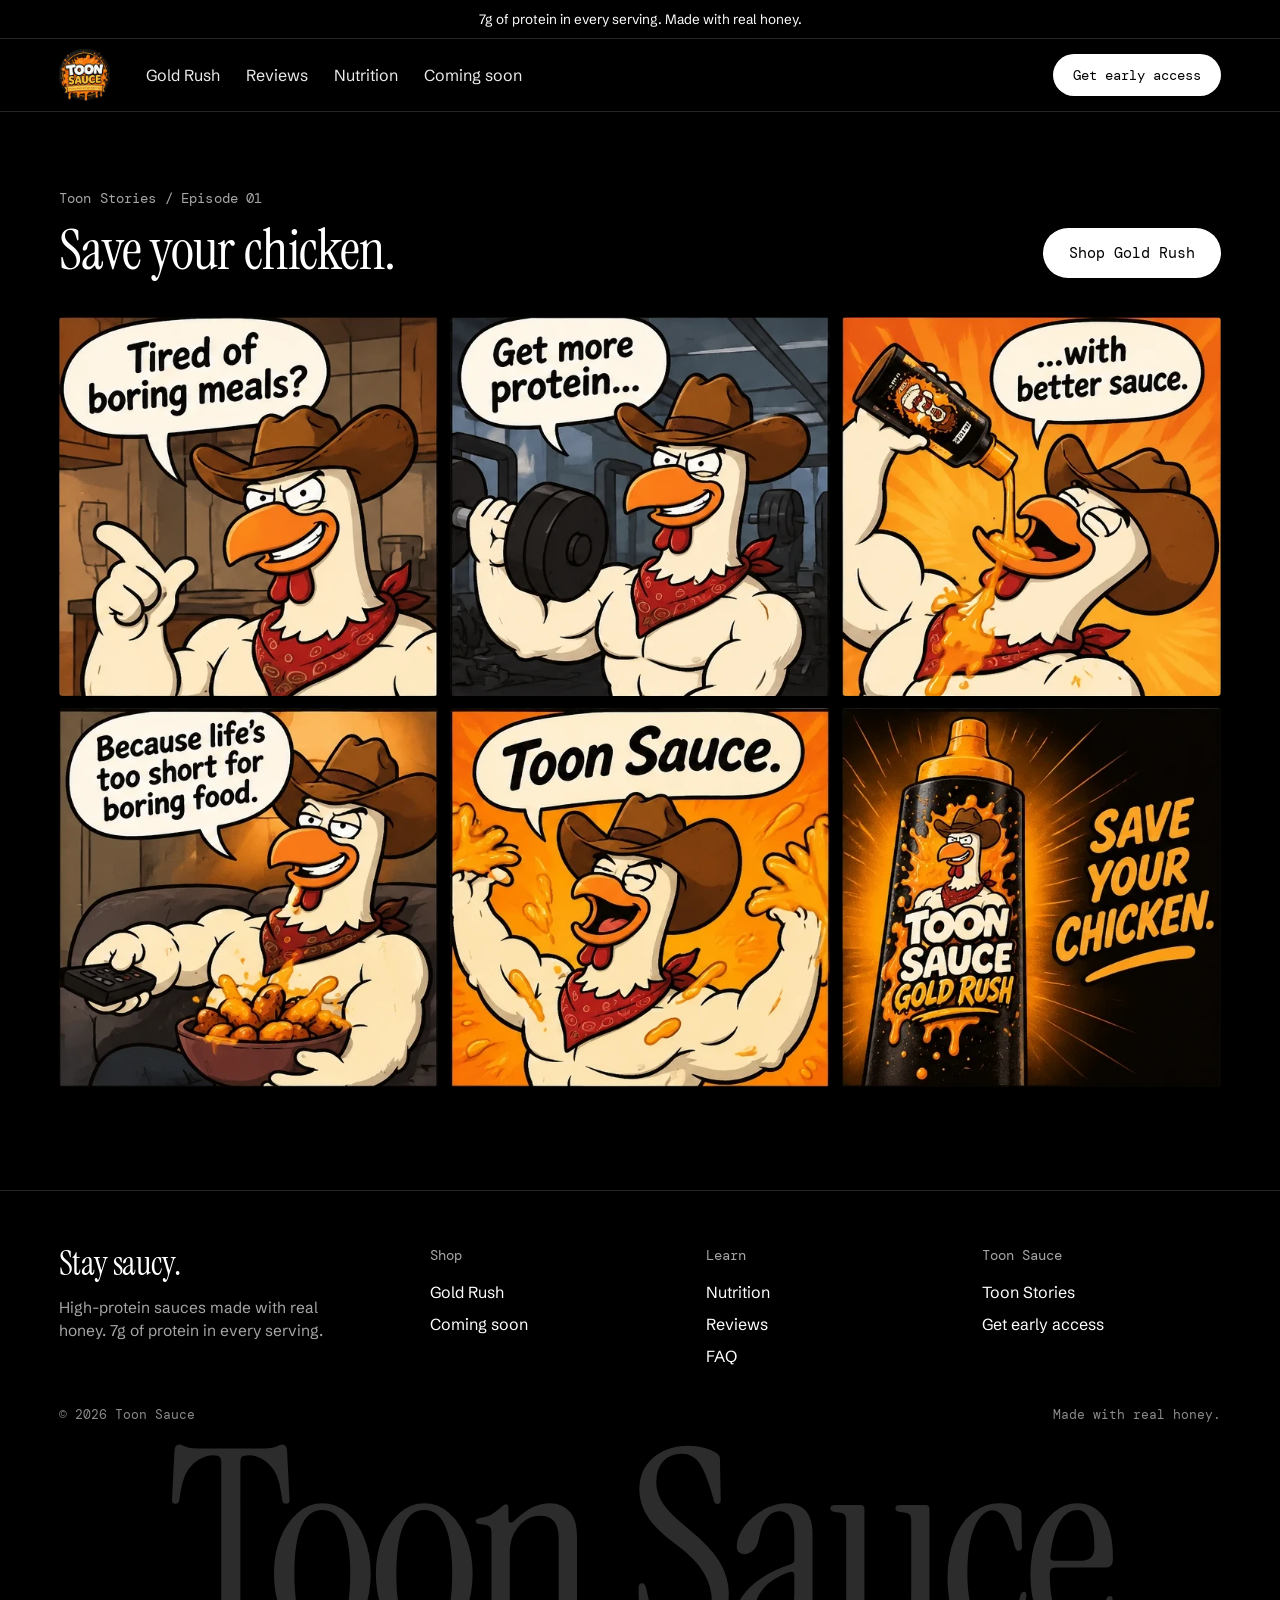
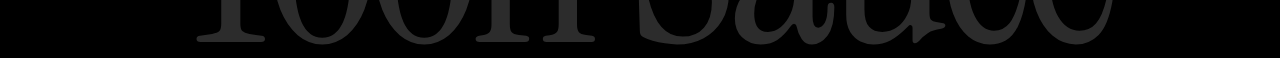
==== cartoons.html @ 092a9843 "Make Gold Rush the hero flavor; Cool Ranch becomes a cinematic coming-soon teaser; remove The Duo an" ====
<!doctype html>
<html lang="en">
<head>
<meta charset="utf-8">
<meta name="viewport" content="width=device-width, initial-scale=1">
<meta name="facebook-domain-verification" content="r4as0ai3v45suzltbwqpyd1kb8acv7" />
<script async src="https://www.googletagmanager.com/gtag/js?id=G-BTGXZ5LCFG"></script>
<script>window.dataLayer=window.dataLayer||[];function gtag(){dataLayer.push(arguments);}gtag('js',new Date());gtag('config','G-BTGXZ5LCFG');</script>
<!-- Meta Pixel Code -->
<script>
!function(f,b,e,v,n,t,s)
{if(f.fbq)return;n=f.fbq=function(){n.callMethod?
n.callMethod.apply(n,arguments):n.queue.push(arguments)};
if(!f._fbq)f._fbq=n;n.push=n;n.loaded=!0;n.version='2.0';
n.queue=[];t=b.createElement(e);t.async=!0;
t.src=v;s=b.getElementsByTagName(e)[0];
s.parentNode.insertBefore(t,s)}(window, document,'script',
'https://connect.facebook.net/en_US/fbevents.js');
fbq('init', '1495416545782879');
fbq('track', 'PageView');
</script>
<noscript><img height="1" width="1" style="display:none"
src="https://www.facebook.com/tr?id=1495416545782879&ev=PageView&noscript=1"
/></noscript>
<!-- End Meta Pixel Code -->
<title>Toon Stories | Toon Sauce</title>
<meta name="description" content="Toon Sauce comics starring our sauce characters. Episode 01: Save your chicken.">
<meta property="og:title" content="Toon Stories | Toon Sauce">
<meta property="og:description" content="Toon Sauce comics starring our sauce characters. Episode 01: Save your chicken.">
<meta property="og:image" content="https://toonsauce.com/assets/cool-ranch-bottle.webp">
<meta name="theme-color" content="#0A0A0A">
<link rel="icon" href="/assets/favicon.png">
<link rel="preconnect" href="https://fonts.googleapis.com">
<link href="https://fonts.googleapis.com/css2?family=Instrument+Serif:ital@0;1&amp;family=DM+Mono:wght@400;500&amp;family=Schibsted+Grotesk:wght@400;500;600;700;800&amp;family=Shrikhand&amp;display=swap" rel="stylesheet">
<style>

:root{--bg:#000;--card:#141414;--card2:#1c1c1c;--line:rgba(255,255,255,.14);--mut:#a6a6a6;--txt:#fff;--or:#F2622E;--teal:#5FD3D1;--gold:#F7A33B}
*{box-sizing:border-box}
body{margin:0;background:var(--bg)}
a{color:inherit}
img{max-width:100%}
.wrap{max-width:1440px;margin:0 auto;padding-left:clamp(20px,4.6vw,70px);padding-right:clamp(20px,4.6vw,70px)}
.serif{font-family:'Instrument Serif',Georgia,serif;font-weight:400;letter-spacing:-.012em;line-height:1.02;margin:0}
.h2{font-size:clamp(38px,4.4vw,64px)}
.mono{font-family:'DM Mono',ui-monospace,monospace;font-weight:400;letter-spacing:.01em}
.mut{color:var(--mut)}
.pill{display:inline-flex;align-items:center;justify-content:center;gap:10px;height:50px;padding:0 26px;border-radius:999px;background:#fff;color:#000;text-decoration:none;font-family:'DM Mono',ui-monospace,monospace;font-size:15px;border:0;cursor:pointer;white-space:nowrap;transition:transform .2s ease,background .2s ease}
.pill:hover{transform:translateY(-1px);background:#f1ece4}
.pill-or{background:var(--or);color:#fff}.pill-or:hover{background:#ff7240}
.pill-ghost{background:transparent;color:#fff;box-shadow:inset 0 0 0 1px rgba(255,255,255,.5)}.pill-ghost:hover{background:rgba(255,255,255,.08)}
.ul{text-decoration:underline;text-underline-offset:5px;text-decoration-thickness:1px}
.ann{background:#000;border-bottom:1px solid var(--line);text-align:center;padding:11px 16px;font-size:13.5px}
.hdr{background:#000;border-bottom:1px solid var(--line);position:sticky;top:0;z-index:20}
.hdr .in{display:flex;align-items:center;justify-content:space-between;gap:20px;height:72px}
.hdr nav{display:flex;gap:26px;font-size:16px}
.hdr nav a{text-decoration:none;opacity:.92}.hdr nav a:hover{opacity:1;text-decoration:underline;text-underline-offset:6px}
.hdr .pill{height:42px;padding:0 20px;font-size:14px}
@media (max-width:820px){.hdr nav{display:none}}
.hero{position:relative;overflow:hidden;background:radial-gradient(120% 90% at 72% 40%,#3a2a1f 0%,#1d1612 45%,#0a0807 100%)}
.hero .in{position:relative;min-height:clamp(600px,84vh,800px);display:grid;grid-template-columns:minmax(0,1fr) minmax(0,1.05fr);align-items:end;gap:20px;padding-top:40px;padding-bottom:clamp(56px,7vw,96px)}
.hero h1{font-size:clamp(54px,6.4vw,96px)}
.hero .stage{position:relative;align-self:stretch;min-height:520px}
.hmob{display:none}@media (max-width:860px){.hmob{display:block;position:absolute;inset:0;background:linear-gradient(180deg,rgba(0,0,0,.72) 0%,rgba(0,0,0,.6) 55%,rgba(0,0,0,.15) 100%)}}
.hero .b{position:absolute;bottom:0;height:min(92%,640px);width:auto;filter:drop-shadow(0 40px 50px rgba(0,0,0,.6))}
.hero .b1{left:14%;transform:rotate(-9deg);transform-origin:50% 100%}
.hero .b2{left:44%;transform:rotate(8deg);transform-origin:50% 100%}
.hero .cat{position:absolute;right:-1%;bottom:-6px;width:clamp(150px,15vw,220px);transform:rotate(4deg);filter:drop-shadow(0 20px 30px rgba(0,0,0,.5))}
.stk{--s:clamp(124px,11vw,164px);position:absolute;width:var(--s);height:var(--s);border-radius:50%;background:radial-gradient(circle at 35% 30%,#2A2433 0%,#15121C 70%);border:calc(var(--s)*.035) solid #F7832B;box-shadow:0 0 0 calc(var(--s)*.025) #15121C,0 0 0 calc(var(--s)*.055) #FFC23D,0 20px 50px rgba(0,0,0,.55);display:flex;flex-direction:column;align-items:center;justify-content:center;line-height:1;transform:rotate(-10deg);z-index:2}
.stk b{font-family:'Shrikhand',Georgia,serif;font-weight:400;font-size:calc(var(--s)*.4);color:#FFF8EE;text-shadow:calc(var(--s)*.018) calc(var(--s)*.018) 0 #D9401F}
.stk span{font-family:'Schibsted Grotesk',system-ui,sans-serif;font-weight:800;font-size:calc(var(--s)*.11);letter-spacing:.12em;text-transform:uppercase;color:#FFC23D;margin-top:calc(var(--s)*.02)}
.stk i{font-style:normal;font-family:'Schibsted Grotesk',system-ui,sans-serif;font-weight:600;font-size:calc(var(--s)*.065);letter-spacing:.14em;text-transform:uppercase;color:#E8E3DC;margin-top:calc(var(--s)*.035)}
.hero .stk{--s:clamp(170px,15vw,230px);right:2%;top:8%}
@media (max-width:860px){.hero .in{grid-template-columns:1fr;align-items:end;padding-top:44px}.hero .stage{min-height:150px;order:2}.hero .b{height:400px}.hero .b1{left:6%}.hero .b2{left:40%}.hero .cat{width:130px}.hero .stk{--s:124px;right:0;top:0}}
.mq{overflow:hidden;background:#f3efe8;color:#000;border-top:1px solid var(--line);border-bottom:1px solid var(--line);white-space:nowrap}
.mq .t{display:inline-flex;gap:0;padding:12px 0;animation:mq 40s linear infinite;font-size:14.5px}
.mq .t span{padding:0 18px}.mq .t span:before{content:"\2022";margin-right:18px}
@keyframes mq{from{transform:translateX(0)}to{transform:translateX(-50%)}}
@media (prefers-reduced-motion:reduce){.mq .t{animation:none}}
.sec{padding-top:clamp(72px,8vw,120px)}
.shead{display:flex;align-items:flex-end;justify-content:space-between;gap:20px;margin-bottom:clamp(28px,3vw,40px)}
.cards{display:grid;grid-template-columns:repeat(3,minmax(0,1fr));gap:12px}
@media (max-width:980px){.cards{grid-template-columns:1fr}}
.pc{display:flex;flex-direction:column;background:var(--card);border-radius:4px;text-decoration:none;overflow:hidden;transition:background .2s ease}
.pc:hover{background:var(--card2)}
.pc .im{position:relative;height:clamp(340px,30vw,430px);display:flex;align-items:flex-end;justify-content:center;overflow:hidden}
.pc .im:before{content:"";position:absolute;left:50%;top:52%;width:76%;aspect-ratio:1;transform:translate(-50%,-50%);border-radius:50%;background:radial-gradient(circle,var(--glow) 0%,transparent 66%);opacity:.5}
.pc .im img.bt{position:relative;height:88%;width:auto;filter:drop-shadow(0 26px 30px rgba(0,0,0,.6));transition:transform .35s ease}
.pc:hover .im img.bt{transform:translateY(-6px) rotate(-2deg)}
.pc .tag{position:absolute;left:18px;top:18px;z-index:2;font-family:'DM Mono',monospace;font-size:13px;padding:5px 9px;background:var(--or);color:#fff}
.pc .tag.lt{background:#f3efe8;color:#000}
.pc .ms{position:absolute;z-index:1;right:12px;bottom:12px;width:28%;max-width:120px}
.pc .meta{padding:20px 20px 22px;display:grid;grid-template-columns:1fr auto;align-items:end;gap:6px 14px}
.pc .dot{display:flex;align-items:center;gap:9px;font-family:'DM Mono',monospace;font-size:13.5px;color:#d9d4cc;grid-column:1/-1}
.pc .dot i{width:9px;height:9px;border-radius:50%;background:var(--glow)}
.pc .nm{font-size:22px;margin:0}
.pc .pr{font-size:15.5px;color:var(--mut);margin:2px 0 0}
.pc .go{width:44px;height:44px;border-radius:50%;background:#fff;color:#000;display:grid;place-items:center;grid-row:2/4;grid-column:2}
.tiles{display:grid;grid-template-columns:1.25fr 1fr;gap:12px}
@media (max-width:820px){.tiles{grid-template-columns:1fr}}
.tile{position:relative;border-radius:4px;overflow:hidden;min-height:clamp(320px,34vw,480px);display:block;text-decoration:none}
.tile img{position:absolute;inset:0;width:100%;height:100%;object-fit:cover;transition:transform .6s ease}
.tile:hover img{transform:scale(1.03)}
.tile:after{content:"";position:absolute;inset:0;background:linear-gradient(180deg,rgba(0,0,0,0) 45%,rgba(0,0,0,.65) 100%)}
.tile span{position:absolute;z-index:1;left:22px;bottom:18px;font-size:clamp(30px,3vw,44px)}
.split{display:grid;grid-template-columns:1fr 1fr;align-items:stretch;background:#000;border-top:1px solid var(--line);border-bottom:1px solid var(--line)}
@media (max-width:860px){.split{grid-template-columns:1fr}}
.split .tx{display:flex;flex-direction:column;align-items:center;justify-content:center;text-align:center;gap:22px;padding:clamp(56px,7vw,100px) clamp(20px,4vw,60px)}
.split .vs{position:relative;height:clamp(420px,42vw,600px);background:radial-gradient(90% 80% at 50% 60%,#2b2a28 0%,#0d0d0d 70%);overflow:hidden;display:flex;align-items:flex-end;justify-content:center;gap:0}
.seg{display:inline-flex;padding:5px;border-radius:999px;background:#1a1a1a;gap:4px}
.seg span{padding:10px 20px;border-radius:999px;font-size:15px;color:#cfcfcf}
.seg span.on{background:#000;color:#fff;box-shadow:inset 0 0 0 1px rgba(255,255,255,.5)}
.chk{list-style:none;margin:0;padding:0;display:flex;flex-direction:column;gap:10px;font-size:17px;text-align:left}
.chk li{display:flex;gap:10px;align-items:flex-start}.chk li:before{content:"";flex:0 0 auto;width:8px;height:8px;margin-top:9px;border-radius:50%;background:var(--or)}
.tq{display:grid;grid-template-columns:repeat(6,minmax(0,1fr));gap:12px}
.tq figure:nth-child(-n+3){grid-column:span 2}.tq figure:nth-child(n+4){grid-column:span 3}
@media (max-width:900px){.tq{grid-template-columns:1fr}.tq figure:nth-child(n){grid-column:auto}}
.tq figure{margin:0;background:var(--card);border-radius:4px;padding:26px 24px 22px;display:flex;flex-direction:column;justify-content:space-between;gap:22px}
.tq blockquote{margin:0;font-size:18px;line-height:1.5}
.tq figcaption{display:flex;align-items:center;justify-content:space-between;gap:12px;font-size:15px}
.tq figcaption b{font-weight:600}
.stars{color:var(--gold);letter-spacing:2px;font-size:14px}
.ben{display:grid;grid-template-columns:1fr 1fr;gap:clamp(28px,5vw,80px);align-items:center}
@media (max-width:860px){.ben{grid-template-columns:1fr}}
.ben .art{position:relative;border-radius:4px;overflow:hidden;min-height:clamp(380px,42vw,600px);background:radial-gradient(80% 70% at 50% 55%,#F2622E 0%,#a83a14 45%,#2a0f05 100%);display:flex;align-items:flex-end;justify-content:center}
.ben .art img{width:62%;max-width:380px;margin-bottom:-2%;filter:drop-shadow(0 30px 40px rgba(0,0,0,.45))}
.ben ol{list-style:none;margin:0;padding:0}
.ben li{padding:26px 0;border-bottom:1px solid rgba(255,255,255,.7)}
.ben li:first-child{border-top:1px solid rgba(255,255,255,.7)}
.ben h3{margin:0 0 6px;font-size:26px;font-weight:500;letter-spacing:-.01em}
.ben p{margin:0;font-size:16.5px;line-height:1.5;color:#d6d6d6}
.nut{display:grid;grid-template-columns:1fr 1fr;gap:12px}
@media (max-width:900px){.nut{grid-template-columns:1fr}}
.nc{display:grid;grid-template-columns:40% 1fr;background:var(--card);border-radius:4px;overflow:hidden;text-decoration:none}
.nc img{width:100%;height:100%;min-height:320px;object-fit:cover;object-position:50% 40%}
.nc .bd{padding:24px 24px 22px;display:flex;flex-direction:column;gap:12px}
.nc table{width:100%;border-collapse:collapse;font-size:15.5px}
.nc th{text-align:left;font-weight:400;color:#cfcfcf;padding:10px 0;border-bottom:1px solid var(--line)}
.nc td{text-align:right;padding:10px 0;border-bottom:1px solid var(--line)}
.faqg{display:grid;grid-template-columns:1fr 1.3fr;gap:clamp(28px,5vw,80px);align-items:start}
@media (max-width:860px){.faqg{grid-template-columns:1fr}}
.faq details{border-bottom:1px solid var(--line)}
.faq details:first-child{border-top:1px solid var(--line)}
.faq summary{list-style:none;cursor:pointer;display:flex;justify-content:space-between;align-items:center;gap:20px;padding:22px 0;font-size:19px}
.faq summary::-webkit-details-marker{display:none}
.faq summary:after{content:"+";font-family:'DM Mono',monospace;font-size:22px;transition:transform .2s ease}
.faq details[open] summary:after{transform:rotate(45deg)}
.faq p{margin:0 0 22px;font-size:16.5px;line-height:1.6;color:#d0d0d0;max-width:60ch}
.join{position:relative;overflow:hidden;border-radius:4px;background:#f3efe8;color:#000;display:grid;grid-template-columns:1.2fr 1fr;align-items:center}
@media (max-width:860px){.join{grid-template-columns:1fr}}
.join .tx{padding:clamp(36px,5vw,72px);display:flex;flex-direction:column;gap:18px;align-items:flex-start}
.join .vs{align-self:stretch;position:relative;min-height:320px;display:flex;align-items:flex-end;justify-content:center}
.join .vs img{width:min(78%,360px);margin-bottom:-4px}
.ef{display:flex;width:100%;max-width:520px;background:#fff;border-radius:999px;padding:5px;box-shadow:inset 0 0 0 1px rgba(0,0,0,.18)}
.ef input{flex:1;min-width:0;border:0;background:transparent;padding:0 18px;font:inherit;font-size:16px;color:#000;outline:none;height:46px}
.ef .pill{height:46px;background:#000;color:#fff}
.ef.dk{background:#111;box-shadow:inset 0 0 0 1px rgba(255,255,255,.25)}.ef.dk input{color:#fff}.ef.dk .pill{background:#fff;color:#000}
.ef:focus-within{box-shadow:inset 0 0 0 2px var(--or)}
.ft{border-top:1px solid var(--line);margin-top:clamp(72px,8vw,120px)}
.ft .cols{display:grid;grid-template-columns:1.4fr repeat(3,1fr);gap:36px;padding-top:56px;padding-bottom:40px}
@media (max-width:860px){.ft .cols{grid-template-columns:1fr 1fr}}
.ft h4{margin:0 0 18px;font-family:'DM Mono',monospace;font-weight:400;font-size:13.5px;color:var(--mut)}
.ft nav{display:flex;flex-direction:column;gap:12px;font-size:16px}
.ft nav a{text-decoration:none}.ft nav a:hover{text-decoration:underline;text-underline-offset:5px}
.wm{font-family:'Instrument Serif',Georgia,serif;color:#2c2c2c;font-size:clamp(84px,21vw,330px);line-height:.8;letter-spacing:-.03em;white-space:nowrap;text-align:center;margin-top:20px;overflow:hidden}
@media (max-width:560px){.ef{flex-direction:column;border-radius:20px;gap:6px;padding:6px}.ef input{height:48px;flex:0 0 auto}.ef .pill{width:100%}.shead>.mono{display:none}}
@media (max-width:860px){.join .vs{min-height:0;height:280px;overflow:hidden}.join .vs img{width:140px !important}}
.feat{display:grid;grid-template-columns:minmax(0,1.15fr) minmax(0,1fr);gap:12px}
@media (max-width:900px){.feat{grid-template-columns:1fr}}
.feat .fv{position:relative;overflow:hidden;border-radius:4px;min-height:clamp(480px,50vw,700px);background:radial-gradient(70% 70% at 50% 58%,#a85a17 0%,#4a230a 45%,#120803 100%);display:block;text-decoration:none}
.feat .fv img.bt{position:absolute;left:50%;bottom:3%;height:88%;width:auto;transform:translateX(-50%) rotate(7deg);transform-origin:50% 100%;filter:drop-shadow(0 40px 50px rgba(0,0,0,.6));transition:transform .4s ease}
.feat .fv:hover img.bt{transform:translateX(-50%) rotate(4deg) translateY(-6px)}
.feat .fv .ms{position:absolute;left:5%;bottom:5%;width:24%;max-width:170px;transform:rotate(-8deg);filter:drop-shadow(0 16px 24px rgba(0,0,0,.45))}
.feat .fi{background:var(--card);border-radius:4px;padding:clamp(28px,4vw,56px);display:flex;flex-direction:column;justify-content:center;align-items:flex-start;gap:20px}
.cs{position:relative;overflow:hidden;min-height:clamp(560px,58vw,760px);background:radial-gradient(55% 75% at 72% 62%,#0d2b2b 0%,#051010 50%,#000 100%);border-top:1px solid rgba(95,211,209,.12);border-bottom:1px solid rgba(95,211,209,.12)}
.cs .rim{position:absolute;right:16%;bottom:-6%;height:96%;width:auto;transform:rotate(-6deg);transform-origin:50% 100%;filter:brightness(.26) contrast(1.25) saturate(.7) drop-shadow(-2px 0 0 rgba(95,211,209,.55)) drop-shadow(0 0 46px rgba(95,211,209,.32))}
.cs .sil{position:absolute;right:3%;bottom:-2%;width:clamp(150px,15vw,230px);filter:brightness(0) drop-shadow(0 0 1.5px rgba(95,211,209,.95)) drop-shadow(0 0 26px rgba(95,211,209,.35))}
.cs .beam{position:absolute;right:8%;top:-20%;width:46%;height:140%;background:linear-gradient(180deg,rgba(95,211,209,.16) 0%,rgba(95,211,209,0) 70%);clip-path:polygon(42% 0,58% 0,100% 100%,0 100%);filter:blur(18px);animation:beam 7s ease-in-out infinite;pointer-events:none}
@keyframes beam{0%,100%{opacity:.55}50%{opacity:1}}
@media (prefers-reduced-motion:reduce){.cs .beam{animation:none}}
.cs:after{content:"";position:absolute;inset:0;background:linear-gradient(90deg,#000 0%,rgba(0,0,0,.78) 34%,rgba(0,0,0,0) 62%),linear-gradient(0deg,#000 0%,rgba(0,0,0,0) 28%);pointer-events:none}
.cs .tx{position:relative;z-index:2;min-height:inherit;display:flex;flex-direction:column;justify-content:center;align-items:flex-start;gap:20px;padding-top:80px;padding-bottom:80px}
.cs .flg{width:min(80%,340px);filter:brightness(.55) saturate(.8) drop-shadow(0 0 18px rgba(95,211,209,.25))}
@media (max-width:860px){.cs{min-height:880px}.cs .tx{justify-content:flex-start;padding-top:56px;min-height:0}.cs .rim{right:30%;height:50%}.cs .sil{width:130px;right:4%}.cs .beam{right:10%;width:80%;top:30%;height:80%}.cs:after{background:linear-gradient(180deg,#000 0%,rgba(0,0,0,.85) 38%,rgba(0,0,0,0) 58%),linear-gradient(0deg,#000 0%,rgba(0,0,0,0) 14%)}}
.sr{position:absolute;width:1px;height:1px;overflow:hidden;clip:rect(0 0 0 0);white-space:nowrap}
:focus-visible{outline:2px solid var(--or);outline-offset:3px}
.pdp{display:grid;grid-template-columns:minmax(0,1.15fr) minmax(0,1fr);gap:clamp(28px,4vw,64px);align-items:start;padding-top:28px}
@media (max-width:900px){.pdp{grid-template-columns:1fr}}
.gal{display:grid;grid-template-columns:1fr 1fr;gap:12px}
.gal .main{grid-column:1/-1;position:relative;border-radius:4px;overflow:hidden;min-height:clamp(440px,48vw,680px);display:flex;align-items:flex-end;justify-content:center}
.gal .main img.bt{height:86%;width:auto;position:absolute;bottom:4%;left:50%;transform:translateX(-50%) rotate(var(--tilt,-6deg));filter:drop-shadow(0 34px 40px rgba(0,0,0,.6))}
.gal .sm{border-radius:4px;overflow:hidden;background:var(--card);aspect-ratio:1}
.gal .sm img{width:100%;height:100%;object-fit:cover}
.info{position:sticky;top:96px;display:flex;flex-direction:column;gap:18px}
@media (max-width:900px){.info{position:static}}
.crumb{font-family:'DM Mono',monospace;font-size:13.5px;color:var(--mut)}
.crumb a{text-decoration:none}
.specs{display:grid;grid-template-columns:repeat(3,1fr);border-top:1px solid var(--line);border-bottom:1px solid var(--line)}
.specs div{padding:16px 0;text-align:center;border-left:1px solid var(--line)}.specs div:first-child{border-left:0}
.specs b{display:block;font-family:'Instrument Serif',Georgia,serif;font-weight:400;font-size:30px;line-height:1}
.specs span{font-family:'DM Mono',monospace;font-size:12.5px;color:var(--mut)}
.box{background:var(--card);border-radius:4px;padding:22px;display:flex;flex-direction:column;gap:14px}
</style>
</head>
<body>
<div style="font-family: 'Schibsted Grotesk', system-ui, sans-serif; color: #fff; background: #000; overflow-x: clip">

  <div class="ann">7g of protein in every serving. Made with real honey.</div>
  <header class="hdr"><div class="wrap in">
    <div style="display: flex; align-items: center; gap: clamp(20px, 3vw, 36px)">
      <a href="/" aria-label="Toon Sauce home" style="display: block; line-height: 0"><img src="/assets/logo.webp" alt="Toon Sauce" style="height: 52px; width: auto"></a>
      <nav aria-label="Main"><a href="/gold-rush">Gold Rush</a><a href="/#reviews">Reviews</a><a href="/#nutrition">Nutrition</a><a href="/#coming-soon">Coming soon</a></nav>
    </div>
    <a href="/#join" class="pill">Get early access</a>
  </div></header>

  <main class="wrap" style="padding-top: clamp(48px, 6vw, 80px)">
    <p class="mono mut" style="margin: 0 0 14px; font-size: 14px">Toon Stories / Episode 01</p>
    <div class="shead"><h1 class="serif h2">Save your chicken.</h1><a href="/gold-rush" class="pill">Shop Gold Rush</a></div>
    <div style="display: grid; grid-template-columns: repeat(auto-fit, minmax(min(100%, 300px), 1fr)); gap: 12px"><figure style="margin: 0; border-radius: 4px; overflow: hidden; background: #111; line-height: 0"><img src="/assets/comic-1-p1.webp" alt="Panel 1: Tired of boring meals?" loading="lazy" style="display: block; width: 100%; aspect-ratio: 1; object-fit: cover"></figure><figure style="margin: 0; border-radius: 4px; overflow: hidden; background: #111; line-height: 0"><img src="/assets/comic-1-p2.webp" alt="Panel 2: Get more protein..." loading="lazy" style="display: block; width: 100%; aspect-ratio: 1; object-fit: cover"></figure><figure style="margin: 0; border-radius: 4px; overflow: hidden; background: #111; line-height: 0"><img src="/assets/comic-1-p3.webp" alt="Panel 3: ...with better sauce." loading="lazy" style="display: block; width: 100%; aspect-ratio: 1; object-fit: cover"></figure><figure style="margin: 0; border-radius: 4px; overflow: hidden; background: #111; line-height: 0"><img src="/assets/comic-1-p4.webp" alt="Panel 4: Because life's too short for boring food." loading="lazy" style="display: block; width: 100%; aspect-ratio: 1; object-fit: cover"></figure><figure style="margin: 0; border-radius: 4px; overflow: hidden; background: #111; line-height: 0"><img src="/assets/comic-1-p5.webp" alt="Panel 5: Toon Sauce." loading="lazy" style="display: block; width: 100%; aspect-ratio: 1; object-fit: cover"></figure><figure style="margin: 0; border-radius: 4px; overflow: hidden; background: #111; line-height: 0"><img src="/assets/comic-1-p6.webp" alt="Panel 6: Save your chicken." loading="lazy" style="display: block; width: 100%; aspect-ratio: 1; object-fit: cover"></figure></div>
  </main>

  <footer class="ft">
    <div class="wrap cols">
      <div style="display: flex; flex-direction: column; gap: 14px; align-items: flex-start">
        <p class="serif" style="font-size: 34px">Stay saucy.</p>
        <p class="mut" style="margin: 0; font-size: 15.5px; max-width: 34ch; line-height: 1.5">High-protein sauces made with real honey. 7g of protein in every serving.</p>
      </div>
      <div><h4>Shop</h4><nav aria-label="Shop"><a href="/gold-rush">Gold Rush</a><a href="/#coming-soon">Coming soon</a></nav></div>
      <div><h4>Learn</h4><nav aria-label="Learn"><a href="/#nutrition">Nutrition</a><a href="/#reviews">Reviews</a><a href="/#faq">FAQ</a></nav></div>
      <div><h4>Toon Sauce</h4><nav aria-label="Brand"><a href="/cartoons">Toon Stories</a><a href="/#join">Get early access</a></nav></div>
    </div>
    <div class="wrap" style="display: flex; justify-content: space-between; flex-wrap: wrap; gap: 10px; font-family: 'DM Mono', monospace; font-size: 13px; color: #8a8a8a"><span>&#169; 2026 Toon Sauce</span><span>Made with real honey.</span></div>
    <div class="wm" aria-hidden="true">Toon Sauce</div>
  </footer>
</div>
<script>
document.addEventListener('submit',function(e){
  var form=e.target, input=form.querySelector('input[type="email"]');
  if(!input) return;
  e.preventDefault();
  if(!input.checkValidity()||!input.value.trim()){input.reportValidity();return;}
  if(typeof fbq==='function') fbq('track','Lead');
  form.innerHTML='<p role="status" style="margin:0;font-family:&#39;Instrument Serif&#39;,Georgia,serif;font-size:28px;line-height:1.2;padding:6px 14px">You&#39;re in. Stay saucy.</p>';
});
</script>
</body>
</html>
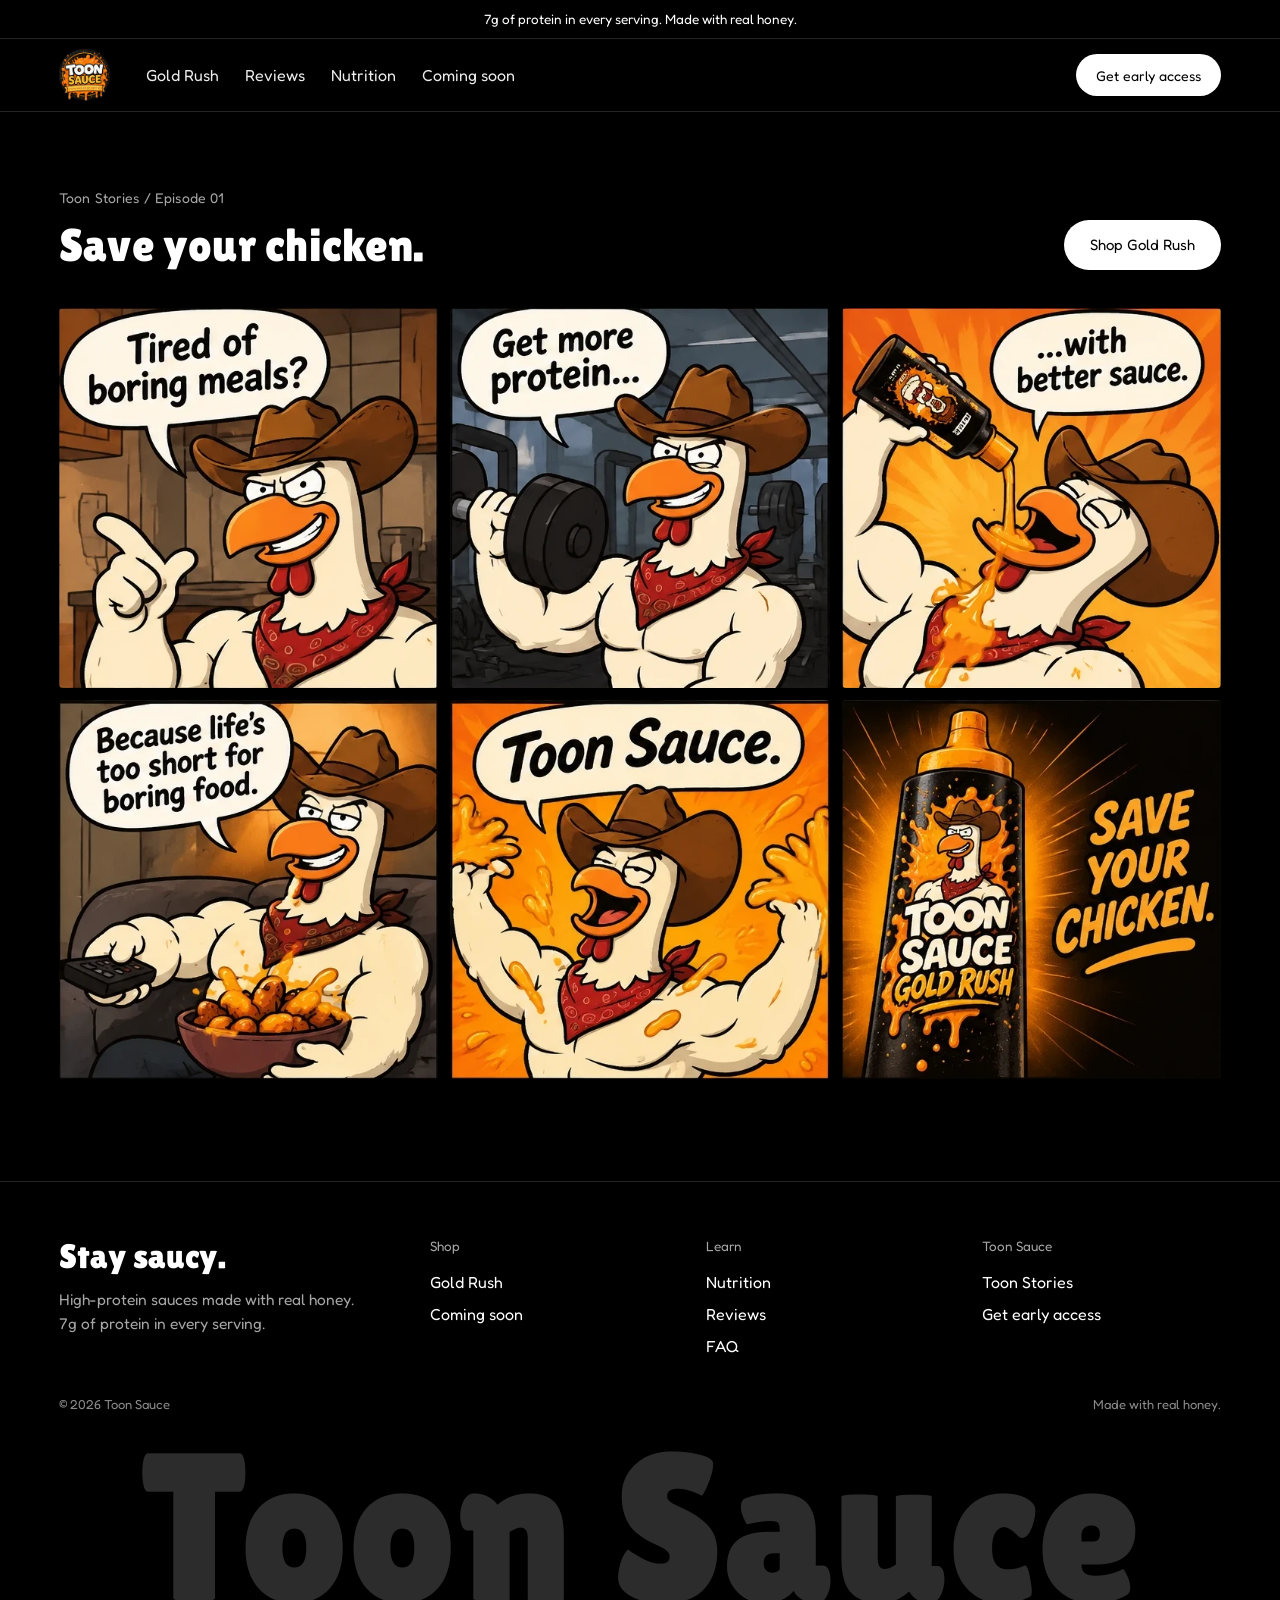
==== commit f97f3a8a: "Cartoon typography (Lilita One + Fredoka), new-flavors signup copy, FAQ moved to bottom Co-Authored-" ====
--- a/cartoons.html
+++ b/cartoons.html
@@ -31,7 +31,7 @@
 <meta name="theme-color" content="#0A0A0A">
 <link rel="icon" href="/assets/favicon.png">
 <link rel="preconnect" href="https://fonts.googleapis.com">
-<link href="https://fonts.googleapis.com/css2?family=Instrument+Serif:ital@0;1&amp;family=DM+Mono:wght@400;500&amp;family=Schibsted+Grotesk:wght@400;500;600;700;800&amp;family=Shrikhand&amp;display=swap" rel="stylesheet">
+<link href="https://fonts.googleapis.com/css2?family=Lilita+One&amp;family=Fredoka:wght@400;500;600;700&amp;family=Shrikhand&amp;display=swap" rel="stylesheet">
 <style>
 
 :root{--bg:#000;--card:#141414;--card2:#1c1c1c;--line:rgba(255,255,255,.14);--mut:#a6a6a6;--txt:#fff;--or:#F2622E;--teal:#5FD3D1;--gold:#F7A33B}
@@ -40,11 +40,11 @@
 a{color:inherit}
 img{max-width:100%}
 .wrap{max-width:1440px;margin:0 auto;padding-left:clamp(20px,4.6vw,70px);padding-right:clamp(20px,4.6vw,70px)}
-.serif{font-family:'Instrument Serif',Georgia,serif;font-weight:400;letter-spacing:-.012em;line-height:1.02;margin:0}
-.h2{font-size:clamp(38px,4.4vw,64px)}
-.mono{font-family:'DM Mono',ui-monospace,monospace;font-weight:400;letter-spacing:.01em}
+.serif{font-family:'Lilita One',system-ui,sans-serif;font-weight:400;letter-spacing:.005em;line-height:1.06;margin:0}
+.h2{font-size:clamp(32px,3.6vw,52px)}
+.mono{font-family:'Fredoka',system-ui,sans-serif;font-weight:400;letter-spacing:.01em}
 .mut{color:var(--mut)}
-.pill{display:inline-flex;align-items:center;justify-content:center;gap:10px;height:50px;padding:0 26px;border-radius:999px;background:#fff;color:#000;text-decoration:none;font-family:'DM Mono',ui-monospace,monospace;font-size:15px;border:0;cursor:pointer;white-space:nowrap;transition:transform .2s ease,background .2s ease}
+.pill{display:inline-flex;align-items:center;justify-content:center;gap:10px;height:50px;padding:0 26px;border-radius:999px;background:#fff;color:#000;text-decoration:none;font-family:'Fredoka',system-ui,sans-serif;font-size:15px;border:0;cursor:pointer;white-space:nowrap;transition:transform .2s ease,background .2s ease}
 .pill:hover{transform:translateY(-1px);background:#f1ece4}
 .pill-or{background:var(--or);color:#fff}.pill-or:hover{background:#ff7240}
 .pill-ghost{background:transparent;color:#fff;box-shadow:inset 0 0 0 1px rgba(255,255,255,.5)}.pill-ghost:hover{background:rgba(255,255,255,.08)}
@@ -58,7 +58,7 @@
 @media (max-width:820px){.hdr nav{display:none}}
 .hero{position:relative;overflow:hidden;background:radial-gradient(120% 90% at 72% 40%,#3a2a1f 0%,#1d1612 45%,#0a0807 100%)}
 .hero .in{position:relative;min-height:clamp(600px,84vh,800px);display:grid;grid-template-columns:minmax(0,1fr) minmax(0,1.05fr);align-items:end;gap:20px;padding-top:40px;padding-bottom:clamp(56px,7vw,96px)}
-.hero h1{font-size:clamp(54px,6.4vw,96px)}
+.hero h1{font-size:clamp(46px,5.4vw,82px)}
 .hero .stage{position:relative;align-self:stretch;min-height:520px}
 .hmob{display:none}@media (max-width:860px){.hmob{display:block;position:absolute;inset:0;background:linear-gradient(180deg,rgba(0,0,0,.72) 0%,rgba(0,0,0,.6) 55%,rgba(0,0,0,.15) 100%)}}
 .hero .b{position:absolute;bottom:0;height:min(92%,640px);width:auto;filter:drop-shadow(0 40px 50px rgba(0,0,0,.6))}
@@ -67,8 +67,8 @@
 .hero .cat{position:absolute;right:-1%;bottom:-6px;width:clamp(150px,15vw,220px);transform:rotate(4deg);filter:drop-shadow(0 20px 30px rgba(0,0,0,.5))}
 .stk{--s:clamp(124px,11vw,164px);position:absolute;width:var(--s);height:var(--s);border-radius:50%;background:radial-gradient(circle at 35% 30%,#2A2433 0%,#15121C 70%);border:calc(var(--s)*.035) solid #F7832B;box-shadow:0 0 0 calc(var(--s)*.025) #15121C,0 0 0 calc(var(--s)*.055) #FFC23D,0 20px 50px rgba(0,0,0,.55);display:flex;flex-direction:column;align-items:center;justify-content:center;line-height:1;transform:rotate(-10deg);z-index:2}
 .stk b{font-family:'Shrikhand',Georgia,serif;font-weight:400;font-size:calc(var(--s)*.4);color:#FFF8EE;text-shadow:calc(var(--s)*.018) calc(var(--s)*.018) 0 #D9401F}
-.stk span{font-family:'Schibsted Grotesk',system-ui,sans-serif;font-weight:800;font-size:calc(var(--s)*.11);letter-spacing:.12em;text-transform:uppercase;color:#FFC23D;margin-top:calc(var(--s)*.02)}
-.stk i{font-style:normal;font-family:'Schibsted Grotesk',system-ui,sans-serif;font-weight:600;font-size:calc(var(--s)*.065);letter-spacing:.14em;text-transform:uppercase;color:#E8E3DC;margin-top:calc(var(--s)*.035)}
+.stk span{font-family:'Fredoka',system-ui,sans-serif;font-weight:800;font-size:calc(var(--s)*.11);letter-spacing:.12em;text-transform:uppercase;color:#FFC23D;margin-top:calc(var(--s)*.02)}
+.stk i{font-style:normal;font-family:'Fredoka',system-ui,sans-serif;font-weight:600;font-size:calc(var(--s)*.065);letter-spacing:.14em;text-transform:uppercase;color:#E8E3DC;margin-top:calc(var(--s)*.035)}
 .hero .stk{--s:clamp(170px,15vw,230px);right:2%;top:8%}
 @media (max-width:860px){.hero .in{grid-template-columns:1fr;align-items:end;padding-top:44px}.hero .stage{min-height:150px;order:2}.hero .b{height:400px}.hero .b1{left:6%}.hero .b2{left:40%}.hero .cat{width:130px}.hero .stk{--s:124px;right:0;top:0}}
 .mq{overflow:hidden;background:#f3efe8;color:#000;border-top:1px solid var(--line);border-bottom:1px solid var(--line);white-space:nowrap}
@@ -86,16 +86,16 @@
 .pc .im:before{content:"";position:absolute;left:50%;top:52%;width:76%;aspect-ratio:1;transform:translate(-50%,-50%);border-radius:50%;background:radial-gradient(circle,var(--glow) 0%,transparent 66%);opacity:.5}
 .pc .im img.bt{position:relative;height:88%;width:auto;filter:drop-shadow(0 26px 30px rgba(0,0,0,.6));transition:transform .35s ease}
 .pc:hover .im img.bt{transform:translateY(-6px) rotate(-2deg)}
-.pc .tag{position:absolute;left:18px;top:18px;z-index:2;font-family:'DM Mono',monospace;font-size:13px;padding:5px 9px;background:var(--or);color:#fff}
+.pc .tag{position:absolute;left:18px;top:18px;z-index:2;font-family:'Fredoka',system-ui,sans-serif;font-size:13px;padding:5px 9px;background:var(--or);color:#fff}
 .pc .tag.lt{background:#f3efe8;color:#000}
 .pc .ms{position:absolute;z-index:1;right:12px;bottom:12px;width:28%;max-width:120px}
 .pc .meta{padding:20px 20px 22px;display:grid;grid-template-columns:1fr auto;align-items:end;gap:6px 14px}
-.pc .dot{display:flex;align-items:center;gap:9px;font-family:'DM Mono',monospace;font-size:13.5px;color:#d9d4cc;grid-column:1/-1}
+.pc .dot{display:flex;align-items:center;gap:9px;font-family:'Fredoka',system-ui,sans-serif;font-size:13.5px;color:#d9d4cc;grid-column:1/-1}
 .pc .dot i{width:9px;height:9px;border-radius:50%;background:var(--glow)}
 .pc .nm{font-size:22px;margin:0}
 .pc .pr{font-size:15.5px;color:var(--mut);margin:2px 0 0}
 .pc .go{width:44px;height:44px;border-radius:50%;background:#fff;color:#000;display:grid;place-items:center;grid-row:2/4;grid-column:2}
-.tiles{display:grid;grid-template-columns:1.25fr 1fr;gap:12px}
+.tiles{display:grid;grid-template-columns:repeat(3,minmax(0,1fr));gap:12px}
 @media (max-width:820px){.tiles{grid-template-columns:1fr}}
 .tile{position:relative;border-radius:4px;overflow:hidden;min-height:clamp(320px,34vw,480px);display:block;text-decoration:none}
 .tile img{position:absolute;inset:0;width:100%;height:100%;object-fit:cover;transition:transform .6s ease}
@@ -114,8 +114,9 @@
 .tq{display:grid;grid-template-columns:repeat(6,minmax(0,1fr));gap:12px}
 .tq figure:nth-child(-n+3){grid-column:span 2}.tq figure:nth-child(n+4){grid-column:span 3}
 @media (max-width:900px){.tq{grid-template-columns:1fr}.tq figure:nth-child(n){grid-column:auto}}
-.tq figure{margin:0;background:var(--card);border-radius:4px;padding:26px 24px 22px;display:flex;flex-direction:column;justify-content:space-between;gap:22px}
-.tq blockquote{margin:0;font-size:18px;line-height:1.5}
+.tq figure{margin:0;background:#f3efe8;color:#141414;border-radius:6px;padding:28px 26px 24px;display:flex;flex-direction:column;justify-content:space-between;gap:22px}
+.tq blockquote{margin:0;font-size:19px;line-height:1.5;font-weight:500}
+.tq figcaption b:before{content:"\2605\2605\2605\2605\2605";display:block;color:#E08A1E;letter-spacing:3px;font-size:13px;margin-bottom:8px}
 .tq figcaption{display:flex;align-items:center;justify-content:space-between;gap:12px;font-size:15px}
 .tq figcaption b{font-weight:600}
 .stars{color:var(--gold);letter-spacing:2px;font-size:14px}
@@ -142,7 +143,7 @@
 .faq details:first-child{border-top:1px solid var(--line)}
 .faq summary{list-style:none;cursor:pointer;display:flex;justify-content:space-between;align-items:center;gap:20px;padding:22px 0;font-size:19px}
 .faq summary::-webkit-details-marker{display:none}
-.faq summary:after{content:"+";font-family:'DM Mono',monospace;font-size:22px;transition:transform .2s ease}
+.faq summary:after{content:"+";font-family:'Fredoka',system-ui,sans-serif;font-size:22px;transition:transform .2s ease}
 .faq details[open] summary:after{transform:rotate(45deg)}
 .faq p{margin:0 0 22px;font-size:16.5px;line-height:1.6;color:#d0d0d0;max-width:60ch}
 .join{position:relative;overflow:hidden;border-radius:4px;background:#f3efe8;color:#000;display:grid;grid-template-columns:1.2fr 1fr;align-items:center}
@@ -158,10 +159,10 @@
 .ft{border-top:1px solid var(--line);margin-top:clamp(72px,8vw,120px)}
 .ft .cols{display:grid;grid-template-columns:1.4fr repeat(3,1fr);gap:36px;padding-top:56px;padding-bottom:40px}
 @media (max-width:860px){.ft .cols{grid-template-columns:1fr 1fr}}
-.ft h4{margin:0 0 18px;font-family:'DM Mono',monospace;font-weight:400;font-size:13.5px;color:var(--mut)}
+.ft h4{margin:0 0 18px;font-family:'Fredoka',system-ui,sans-serif;font-weight:400;font-size:13.5px;color:var(--mut)}
 .ft nav{display:flex;flex-direction:column;gap:12px;font-size:16px}
 .ft nav a{text-decoration:none}.ft nav a:hover{text-decoration:underline;text-underline-offset:5px}
-.wm{font-family:'Instrument Serif',Georgia,serif;color:#2c2c2c;font-size:clamp(84px,21vw,330px);line-height:.8;letter-spacing:-.03em;white-space:nowrap;text-align:center;margin-top:20px;overflow:hidden}
+.wm{font-family:'Lilita One',system-ui,sans-serif;color:#2c2c2c;font-size:clamp(64px,16.5vw,260px);line-height:.9;letter-spacing:0;white-space:nowrap;text-align:center;margin-top:20px;overflow:hidden}
 @media (max-width:560px){.ef{flex-direction:column;border-radius:20px;gap:6px;padding:6px}.ef input{height:48px;flex:0 0 auto}.ef .pill{width:100%}.shead>.mono{display:none}}
 @media (max-width:860px){.join .vs{min-height:0;height:280px;overflow:hidden}.join .vs img{width:140px !important}}
 .feat{display:grid;grid-template-columns:minmax(0,1.15fr) minmax(0,1fr);gap:12px}
@@ -171,38 +172,60 @@
 .feat .fv:hover img.bt{transform:translateX(-50%) rotate(4deg) translateY(-6px)}
 .feat .fv .ms{position:absolute;left:5%;bottom:5%;width:24%;max-width:170px;transform:rotate(-8deg);filter:drop-shadow(0 16px 24px rgba(0,0,0,.45))}
 .feat .fi{background:var(--card);border-radius:4px;padding:clamp(28px,4vw,56px);display:flex;flex-direction:column;justify-content:center;align-items:flex-start;gap:20px}
-.cs{position:relative;overflow:hidden;min-height:clamp(560px,58vw,760px);background:radial-gradient(55% 75% at 72% 62%,#0d2b2b 0%,#051010 50%,#000 100%);border-top:1px solid rgba(95,211,209,.12);border-bottom:1px solid rgba(95,211,209,.12)}
-.cs .rim{position:absolute;right:16%;bottom:-6%;height:96%;width:auto;transform:rotate(-6deg);transform-origin:50% 100%;filter:brightness(.26) contrast(1.25) saturate(.7) drop-shadow(-2px 0 0 rgba(95,211,209,.55)) drop-shadow(0 0 46px rgba(95,211,209,.32))}
-.cs .sil{position:absolute;right:3%;bottom:-2%;width:clamp(150px,15vw,230px);filter:brightness(0) drop-shadow(0 0 1.5px rgba(95,211,209,.95)) drop-shadow(0 0 26px rgba(95,211,209,.35))}
-.cs .beam{position:absolute;right:8%;top:-20%;width:46%;height:140%;background:linear-gradient(180deg,rgba(95,211,209,.16) 0%,rgba(95,211,209,0) 70%);clip-path:polygon(42% 0,58% 0,100% 100%,0 100%);filter:blur(18px);animation:beam 7s ease-in-out infinite;pointer-events:none}
-@keyframes beam{0%,100%{opacity:.55}50%{opacity:1}}
-@media (prefers-reduced-motion:reduce){.cs .beam{animation:none}}
-.cs:after{content:"";position:absolute;inset:0;background:linear-gradient(90deg,#000 0%,rgba(0,0,0,.78) 34%,rgba(0,0,0,0) 62%),linear-gradient(0deg,#000 0%,rgba(0,0,0,0) 28%);pointer-events:none}
+.cs{position:relative;overflow:hidden;min-height:clamp(560px,58vw,760px);background:#000}
+
+
+
+
+
+.cs .shot{position:absolute;left:calc(50% - 160px);right:auto;top:0;height:100%;width:auto;max-width:none;filter:brightness(.5) contrast(1.15);-webkit-mask-image:linear-gradient(90deg,transparent 0%,#000 55%),linear-gradient(0deg,transparent 0%,#000 18%);-webkit-mask-composite:source-in;mask-image:linear-gradient(90deg,transparent 0%,#000 55%),linear-gradient(0deg,transparent 0%,#000 18%);mask-composite:intersect}
+.cs:after{content:"";position:absolute;inset:0;background:linear-gradient(90deg,#000 0%,rgba(0,0,0,.4) 40%,rgba(0,0,0,0) 60%);pointer-events:none}
 .cs .tx{position:relative;z-index:2;min-height:inherit;display:flex;flex-direction:column;justify-content:center;align-items:flex-start;gap:20px;padding-top:80px;padding-bottom:80px}
 .cs .flg{width:min(80%,340px);filter:brightness(.55) saturate(.8) drop-shadow(0 0 18px rgba(95,211,209,.25))}
-@media (max-width:860px){.cs{min-height:880px}.cs .tx{justify-content:flex-start;padding-top:56px;min-height:0}.cs .rim{right:30%;height:50%}.cs .sil{width:130px;right:4%}.cs .beam{right:10%;width:80%;top:30%;height:80%}.cs:after{background:linear-gradient(180deg,#000 0%,rgba(0,0,0,.85) 38%,rgba(0,0,0,0) 58%),linear-gradient(0deg,#000 0%,rgba(0,0,0,0) 14%)}}
+@media (max-width:860px){.cs{min-height:900px}.cs .tx{justify-content:flex-start;padding-top:56px;min-height:0}.cs .shot{top:auto;bottom:0;height:62%;left:auto;right:-8%;-webkit-mask-image:linear-gradient(180deg,transparent 0%,#000 30%);mask-image:linear-gradient(180deg,transparent 0%,#000 30%)}.cs:after{background:linear-gradient(180deg,#000 0%,#000 42%,rgba(0,0,0,0) 62%)}}
+.gal .cap{position:absolute;left:0;right:0;bottom:0;padding:60px 26px 22px;background:linear-gradient(180deg,rgba(0,0,0,0) 0%,rgba(0,0,0,.7) 100%);font-size:clamp(28px,3vw,42px);color:#fff}
+.bnd{border:0;margin:0;padding:0;min-width:0}
+.bnd .bg{display:grid;grid-template-columns:repeat(3,minmax(0,1fr));gap:8px}
+.bnd label{cursor:pointer;position:relative}
+.bnd input{position:absolute;opacity:0;pointer-events:none}
+.bnd label span{display:flex;flex-direction:column;gap:4px;padding:14px 14px;border-radius:6px;background:var(--card);box-shadow:inset 0 0 0 1px var(--line);transition:box-shadow .15s ease,background .15s ease}
+.bnd label span b{font-weight:600;font-size:15.5px}
+.bnd label span i{font-style:normal;font-family:'Fredoka',system-ui,sans-serif;font-size:13.5px;color:var(--mut)}
+.bnd label:hover span{background:var(--card2)}
+.bnd input:checked+span{box-shadow:inset 0 0 0 2px #F7A33B;background:#1d150c}
+.bnd input:checked+span i{color:#F7A33B}
+.bnd input:focus-visible+span{outline:2px solid var(--or);outline-offset:2px}
 .sr{position:absolute;width:1px;height:1px;overflow:hidden;clip:rect(0 0 0 0);white-space:nowrap}
 :focus-visible{outline:2px solid var(--or);outline-offset:3px}
 .pdp{display:grid;grid-template-columns:minmax(0,1.15fr) minmax(0,1fr);gap:clamp(28px,4vw,64px);align-items:start;padding-top:28px}
 @media (max-width:900px){.pdp{grid-template-columns:1fr}}
-.gal{display:grid;grid-template-columns:1fr 1fr;gap:12px}
+.gal{display:flex;flex-direction:column;gap:12px}
+.gal .main{position:relative}
+.gal .sl{display:none;position:absolute;inset:0}
+.gal .sl>img{display:block}
+#g0:checked~.main .s0{display:block}#g0:checked~.thumbs label[for=g0]{outline:2px solid #fff;outline-offset:2px}#g0:checked~.thumbs label[for=g0] img{opacity:1}#g0:focus-visible~.thumbs label[for=g0]{outline:2px solid var(--or);outline-offset:3px}#g1:checked~.main .s1{display:block}#g1:checked~.thumbs label[for=g1]{outline:2px solid #fff;outline-offset:2px}#g1:checked~.thumbs label[for=g1] img{opacity:1}#g1:focus-visible~.thumbs label[for=g1]{outline:2px solid var(--or);outline-offset:3px}#g2:checked~.main .s2{display:block}#g2:checked~.thumbs label[for=g2]{outline:2px solid #fff;outline-offset:2px}#g2:checked~.thumbs label[for=g2] img{opacity:1}#g2:focus-visible~.thumbs label[for=g2]{outline:2px solid var(--or);outline-offset:3px}#g3:checked~.main .s3{display:block}#g3:checked~.thumbs label[for=g3]{outline:2px solid #fff;outline-offset:2px}#g3:checked~.thumbs label[for=g3] img{opacity:1}#g3:focus-visible~.thumbs label[for=g3]{outline:2px solid var(--or);outline-offset:3px}#g4:checked~.main .s4{display:block}#g4:checked~.thumbs label[for=g4]{outline:2px solid #fff;outline-offset:2px}#g4:checked~.thumbs label[for=g4] img{opacity:1}#g4:focus-visible~.thumbs label[for=g4]{outline:2px solid var(--or);outline-offset:3px}#g5:checked~.main .s5{display:block}#g5:checked~.thumbs label[for=g5]{outline:2px solid #fff;outline-offset:2px}#g5:checked~.thumbs label[for=g5] img{opacity:1}#g5:focus-visible~.thumbs label[for=g5]{outline:2px solid var(--or);outline-offset:3px}#g6:checked~.main .s6{display:block}#g6:checked~.thumbs label[for=g6]{outline:2px solid #fff;outline-offset:2px}#g6:checked~.thumbs label[for=g6] img{opacity:1}#g6:focus-visible~.thumbs label[for=g6]{outline:2px solid var(--or);outline-offset:3px}
+.thumbs{display:grid;grid-template-columns:repeat(7,minmax(0,1fr));gap:8px}
+.thumbs label{cursor:pointer;aspect-ratio:1;border-radius:4px;overflow:hidden;background:#141414;box-shadow:inset 0 0 0 1px var(--line);display:block;line-height:0}
+.thumbs label img{width:100%;height:100%;object-fit:cover;opacity:.55;transition:opacity .2s ease;mix-blend-mode:normal}
+.thumbs label:hover img{opacity:1}
+@media (max-width:560px){.thumbs{grid-template-columns:repeat(4,minmax(0,1fr))}}
 .gal .main{grid-column:1/-1;position:relative;border-radius:4px;overflow:hidden;min-height:clamp(440px,48vw,680px);display:flex;align-items:flex-end;justify-content:center}
 .gal .main img.bt{height:86%;width:auto;position:absolute;bottom:4%;left:50%;transform:translateX(-50%) rotate(var(--tilt,-6deg));filter:drop-shadow(0 34px 40px rgba(0,0,0,.6))}
 .gal .sm{border-radius:4px;overflow:hidden;background:var(--card);aspect-ratio:1}
 .gal .sm img{width:100%;height:100%;object-fit:cover}
 .info{position:sticky;top:96px;display:flex;flex-direction:column;gap:18px}
 @media (max-width:900px){.info{position:static}}
-.crumb{font-family:'DM Mono',monospace;font-size:13.5px;color:var(--mut)}
+.crumb{font-family:'Fredoka',system-ui,sans-serif;font-size:13.5px;color:var(--mut)}
 .crumb a{text-decoration:none}
 .specs{display:grid;grid-template-columns:repeat(3,1fr);border-top:1px solid var(--line);border-bottom:1px solid var(--line)}
 .specs div{padding:16px 0;text-align:center;border-left:1px solid var(--line)}.specs div:first-child{border-left:0}
-.specs b{display:block;font-family:'Instrument Serif',Georgia,serif;font-weight:400;font-size:30px;line-height:1}
-.specs span{font-family:'DM Mono',monospace;font-size:12.5px;color:var(--mut)}
+.specs b{display:block;font-family:'Lilita One',system-ui,sans-serif;font-weight:400;font-size:30px;line-height:1}
+.specs span{font-family:'Fredoka',system-ui,sans-serif;font-size:12.5px;color:var(--mut)}
 .box{background:var(--card);border-radius:4px;padding:22px;display:flex;flex-direction:column;gap:14px}
 </style>
 </head>
 <body>
-<div style="font-family: 'Schibsted Grotesk', system-ui, sans-serif; color: #fff; background: #000; overflow-x: clip">
+<div style="font-family: 'Fredoka', system-ui, sans-serif; color: #fff; background: #000; overflow-x: clip">
 
   <div class="ann">7g of protein in every serving. Made with real honey.</div>
   <header class="hdr"><div class="wrap in">
@@ -229,7 +252,7 @@
       <div><h4>Learn</h4><nav aria-label="Learn"><a href="/#nutrition">Nutrition</a><a href="/#reviews">Reviews</a><a href="/#faq">FAQ</a></nav></div>
       <div><h4>Toon Sauce</h4><nav aria-label="Brand"><a href="/cartoons">Toon Stories</a><a href="/#join">Get early access</a></nav></div>
     </div>
-    <div class="wrap" style="display: flex; justify-content: space-between; flex-wrap: wrap; gap: 10px; font-family: 'DM Mono', monospace; font-size: 13px; color: #8a8a8a"><span>&#169; 2026 Toon Sauce</span><span>Made with real honey.</span></div>
+    <div class="wrap" style="display: flex; justify-content: space-between; flex-wrap: wrap; gap: 10px; font-family: 'Fredoka',system-ui,sans-serif; font-size: 13px; color: #8a8a8a"><span>&#169; 2026 Toon Sauce</span><span>Made with real honey.</span></div>
     <div class="wm" aria-hidden="true">Toon Sauce</div>
   </footer>
 </div>
@@ -240,7 +263,7 @@
   e.preventDefault();
   if(!input.checkValidity()||!input.value.trim()){input.reportValidity();return;}
   if(typeof fbq==='function') fbq('track','Lead');
-  form.innerHTML='<p role="status" style="margin:0;font-family:&#39;Instrument Serif&#39;,Georgia,serif;font-size:28px;line-height:1.2;padding:6px 14px">You&#39;re in. Stay saucy.</p>';
+  form.innerHTML='<p role="status" style="margin:0;font-family:&#39;Lilita One&#39;,system-ui,sans-serif;font-size:26px;line-height:1.2;padding:6px 14px">You&#39;re in. Stay saucy.</p>';
 });
 </script>
 </body>
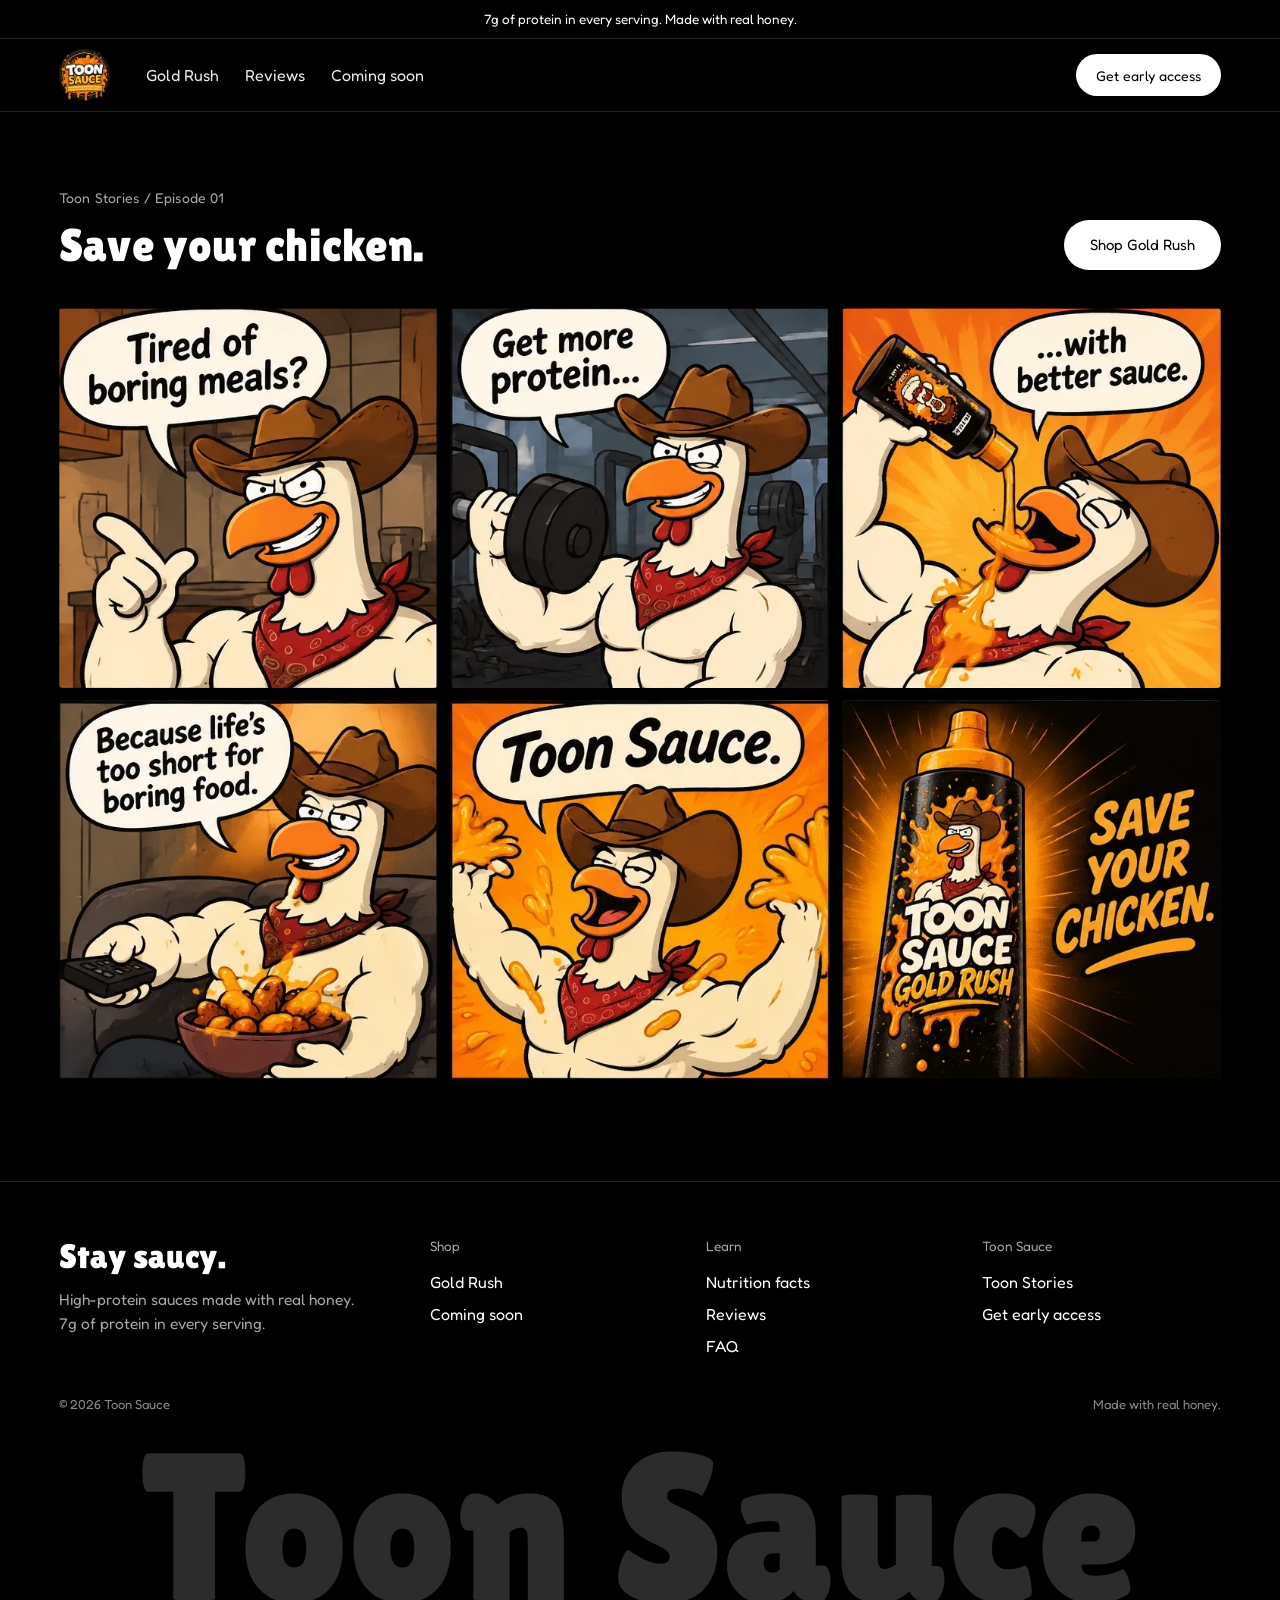
==== commit ed12d069: "Remove Nothing to hide nutrition section from homepage Co-Authored-By: Claude Opus 5.5 <noreply@anth" ====
--- a/cartoons.html
+++ b/cartoons.html
@@ -231,7 +231,7 @@
   <header class="hdr"><div class="wrap in">
     <div style="display: flex; align-items: center; gap: clamp(20px, 3vw, 36px)">
       <a href="/" aria-label="Toon Sauce home" style="display: block; line-height: 0"><img src="/assets/logo.webp" alt="Toon Sauce" style="height: 52px; width: auto"></a>
-      <nav aria-label="Main"><a href="/gold-rush">Gold Rush</a><a href="/#reviews">Reviews</a><a href="/#nutrition">Nutrition</a><a href="/#coming-soon">Coming soon</a></nav>
+      <nav aria-label="Main"><a href="/gold-rush">Gold Rush</a><a href="/#reviews">Reviews</a><a href="/#coming-soon">Coming soon</a></nav>
     </div>
     <a href="/#join" class="pill">Get early access</a>
   </div></header>
@@ -249,7 +249,7 @@
         <p class="mut" style="margin: 0; font-size: 15.5px; max-width: 34ch; line-height: 1.5">High-protein sauces made with real honey. 7g of protein in every serving.</p>
       </div>
       <div><h4>Shop</h4><nav aria-label="Shop"><a href="/gold-rush">Gold Rush</a><a href="/#coming-soon">Coming soon</a></nav></div>
-      <div><h4>Learn</h4><nav aria-label="Learn"><a href="/#nutrition">Nutrition</a><a href="/#reviews">Reviews</a><a href="/#faq">FAQ</a></nav></div>
+      <div><h4>Learn</h4><nav aria-label="Learn"><a href="/gold-rush">Nutrition facts</a><a href="/#reviews">Reviews</a><a href="/#faq">FAQ</a></nav></div>
       <div><h4>Toon Sauce</h4><nav aria-label="Brand"><a href="/cartoons">Toon Stories</a><a href="/#join">Get early access</a></nav></div>
     </div>
     <div class="wrap" style="display: flex; justify-content: space-between; flex-wrap: wrap; gap: 10px; font-family: 'Fredoka',system-ui,sans-serif; font-size: 13px; color: #8a8a8a"><span>&#169; 2026 Toon Sauce</span><span>Made with real honey.</span></div>
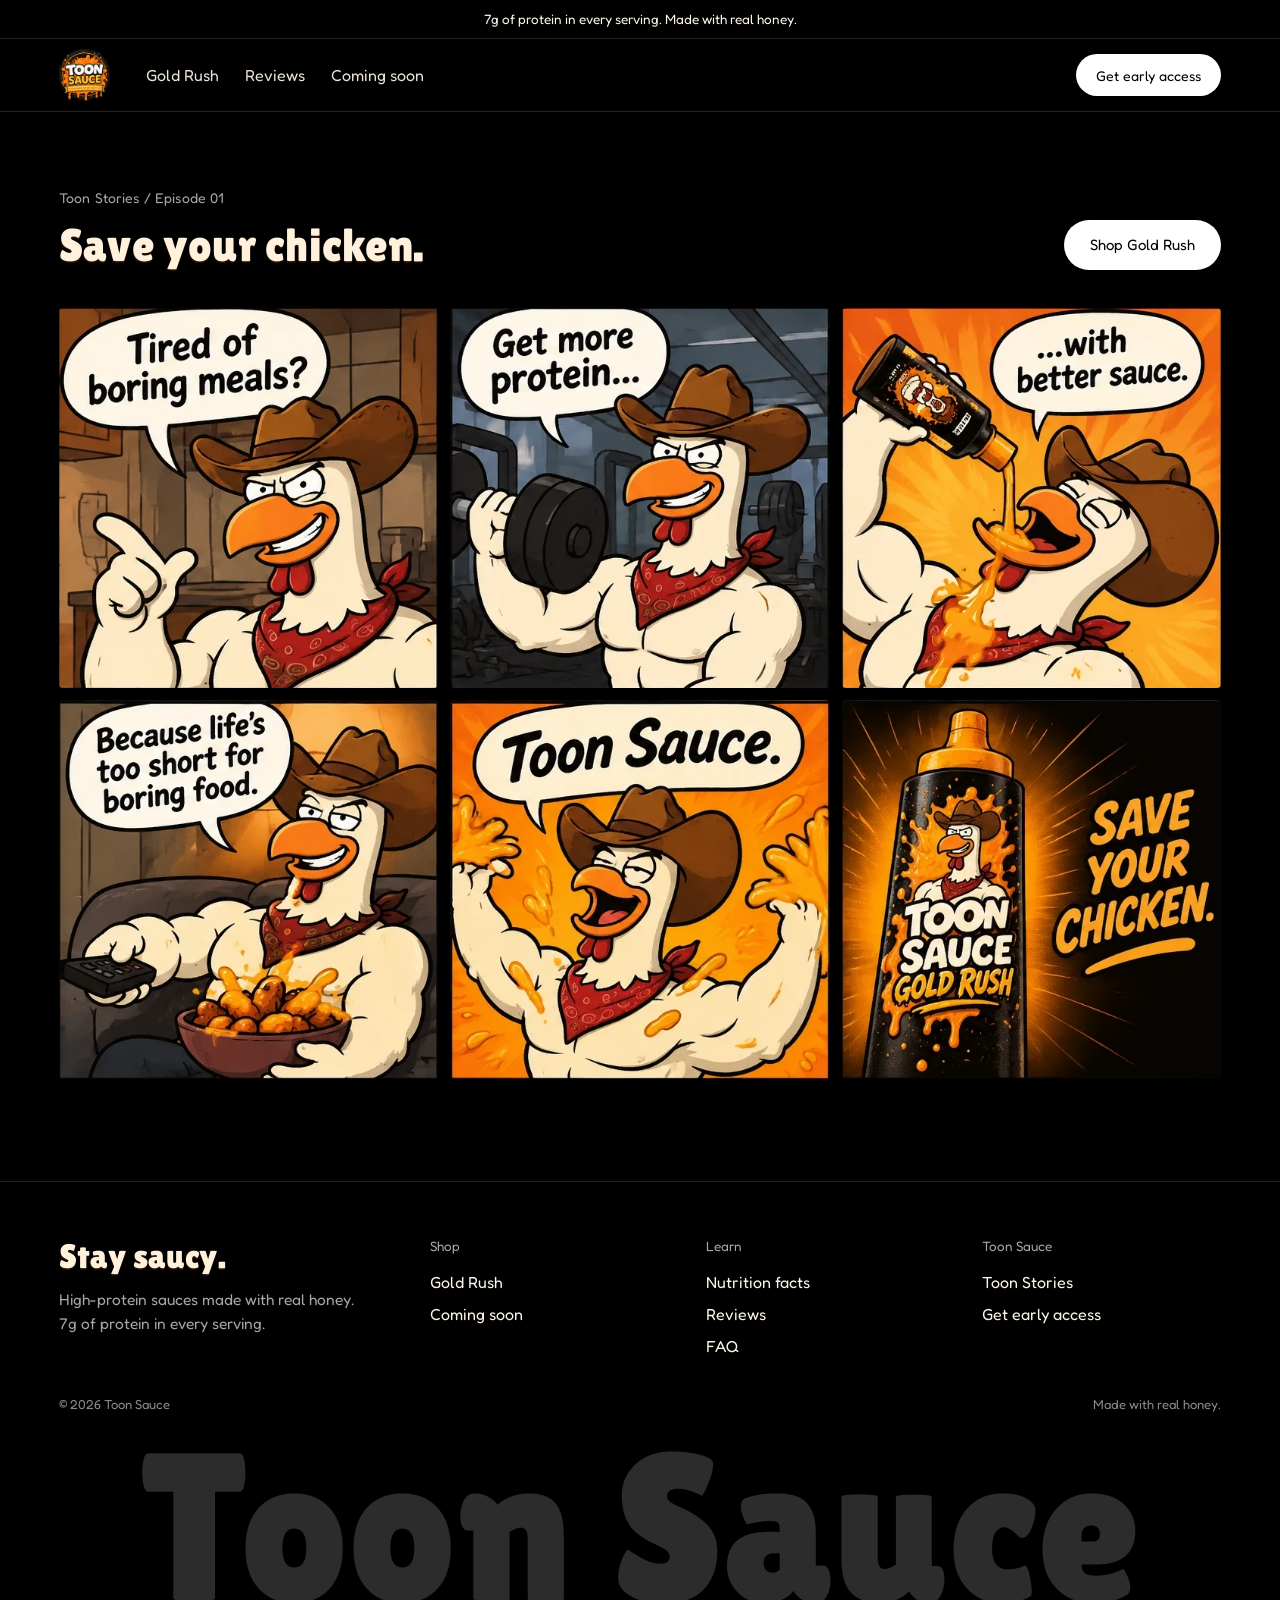
==== commit 4f2833de: "Warm cream text, honey-gradient accent words and warm shadows to match imagery Co-Authored-By: Claud" ====
--- a/cartoons.html
+++ b/cartoons.html
@@ -34,13 +34,15 @@
 <link href="https://fonts.googleapis.com/css2?family=Lilita+One&amp;family=Fredoka:wght@400;500;600;700&amp;family=Shrikhand&amp;display=swap" rel="stylesheet">
 <style>
 
-:root{--bg:#000;--card:#141414;--card2:#1c1c1c;--line:rgba(255,255,255,.14);--mut:#a6a6a6;--txt:#fff;--or:#F2622E;--teal:#5FD3D1;--gold:#F7A33B}
+:root{--bg:#000;--card:#141414;--card2:#1c1c1c;--line:rgba(255,255,255,.14);--mut:#a6a6a6;--txt:#FFF6EA;--or:#F2622E;--teal:#5FD3D1;--gold:#F7A33B}
 *{box-sizing:border-box}
 body{margin:0;background:var(--bg)}
 a{color:inherit}
 img{max-width:100%}
 .wrap{max-width:1440px;margin:0 auto;padding-left:clamp(20px,4.6vw,70px);padding-right:clamp(20px,4.6vw,70px)}
-.serif{font-family:'Lilita One',system-ui,sans-serif;font-weight:400;letter-spacing:.005em;line-height:1.06;margin:0}
+.serif{font-family:'Lilita One',system-ui,sans-serif;font-weight:400;letter-spacing:.005em;line-height:1.06;margin:0;color:#FFF1DC;text-shadow:0 2px 0 rgba(90,40,8,.35),0 10px 34px rgba(0,0,0,.45)}
+.honey{font-style:normal;background:linear-gradient(180deg,#FFE09A 0%,#F9B342 48%,#E2741C 100%);-webkit-background-clip:text;background-clip:text;color:transparent;-webkit-text-fill-color:transparent;text-shadow:none;filter:drop-shadow(0 2px 0 rgba(90,40,8,.55)) drop-shadow(0 10px 26px rgba(242,140,40,.35))}
+.join .serif,.tq .serif,[style*='#f3efe8'] .serif{color:#141414;text-shadow:none}
 .h2{font-size:clamp(32px,3.6vw,52px)}
 .mono{font-family:'Fredoka',system-ui,sans-serif;font-weight:400;letter-spacing:.01em}
 .mut{color:var(--mut)}
@@ -58,7 +60,7 @@
 @media (max-width:820px){.hdr nav{display:none}}
 .hero{position:relative;overflow:hidden;background:radial-gradient(120% 90% at 72% 40%,#3a2a1f 0%,#1d1612 45%,#0a0807 100%)}
 .hero .in{position:relative;min-height:clamp(600px,84vh,800px);display:grid;grid-template-columns:minmax(0,1fr) minmax(0,1.05fr);align-items:end;gap:20px;padding-top:40px;padding-bottom:clamp(56px,7vw,96px)}
-.hero h1{font-size:clamp(46px,5.4vw,82px)}
+.hero h1{font-size:clamp(46px,5.4vw,82px);text-shadow:0 3px 0 rgba(90,40,8,.55),0 14px 40px rgba(0,0,0,.7)}
 .hero .stage{position:relative;align-self:stretch;min-height:520px}
 .hmob{display:none}@media (max-width:860px){.hmob{display:block;position:absolute;inset:0;background:linear-gradient(180deg,rgba(0,0,0,.72) 0%,rgba(0,0,0,.6) 55%,rgba(0,0,0,.15) 100%)}}
 .hero .b{position:absolute;bottom:0;height:min(92%,640px);width:auto;filter:drop-shadow(0 40px 50px rgba(0,0,0,.6))}
@@ -225,7 +227,7 @@
 </style>
 </head>
 <body>
-<div style="font-family: 'Fredoka', system-ui, sans-serif; color: #fff; background: #000; overflow-x: clip">
+<div style="font-family: 'Fredoka', system-ui, sans-serif; color: #FFF6EA; background: #000; overflow-x: clip">
 
   <div class="ann">7g of protein in every serving. Made with real honey.</div>
   <header class="hdr"><div class="wrap in">
